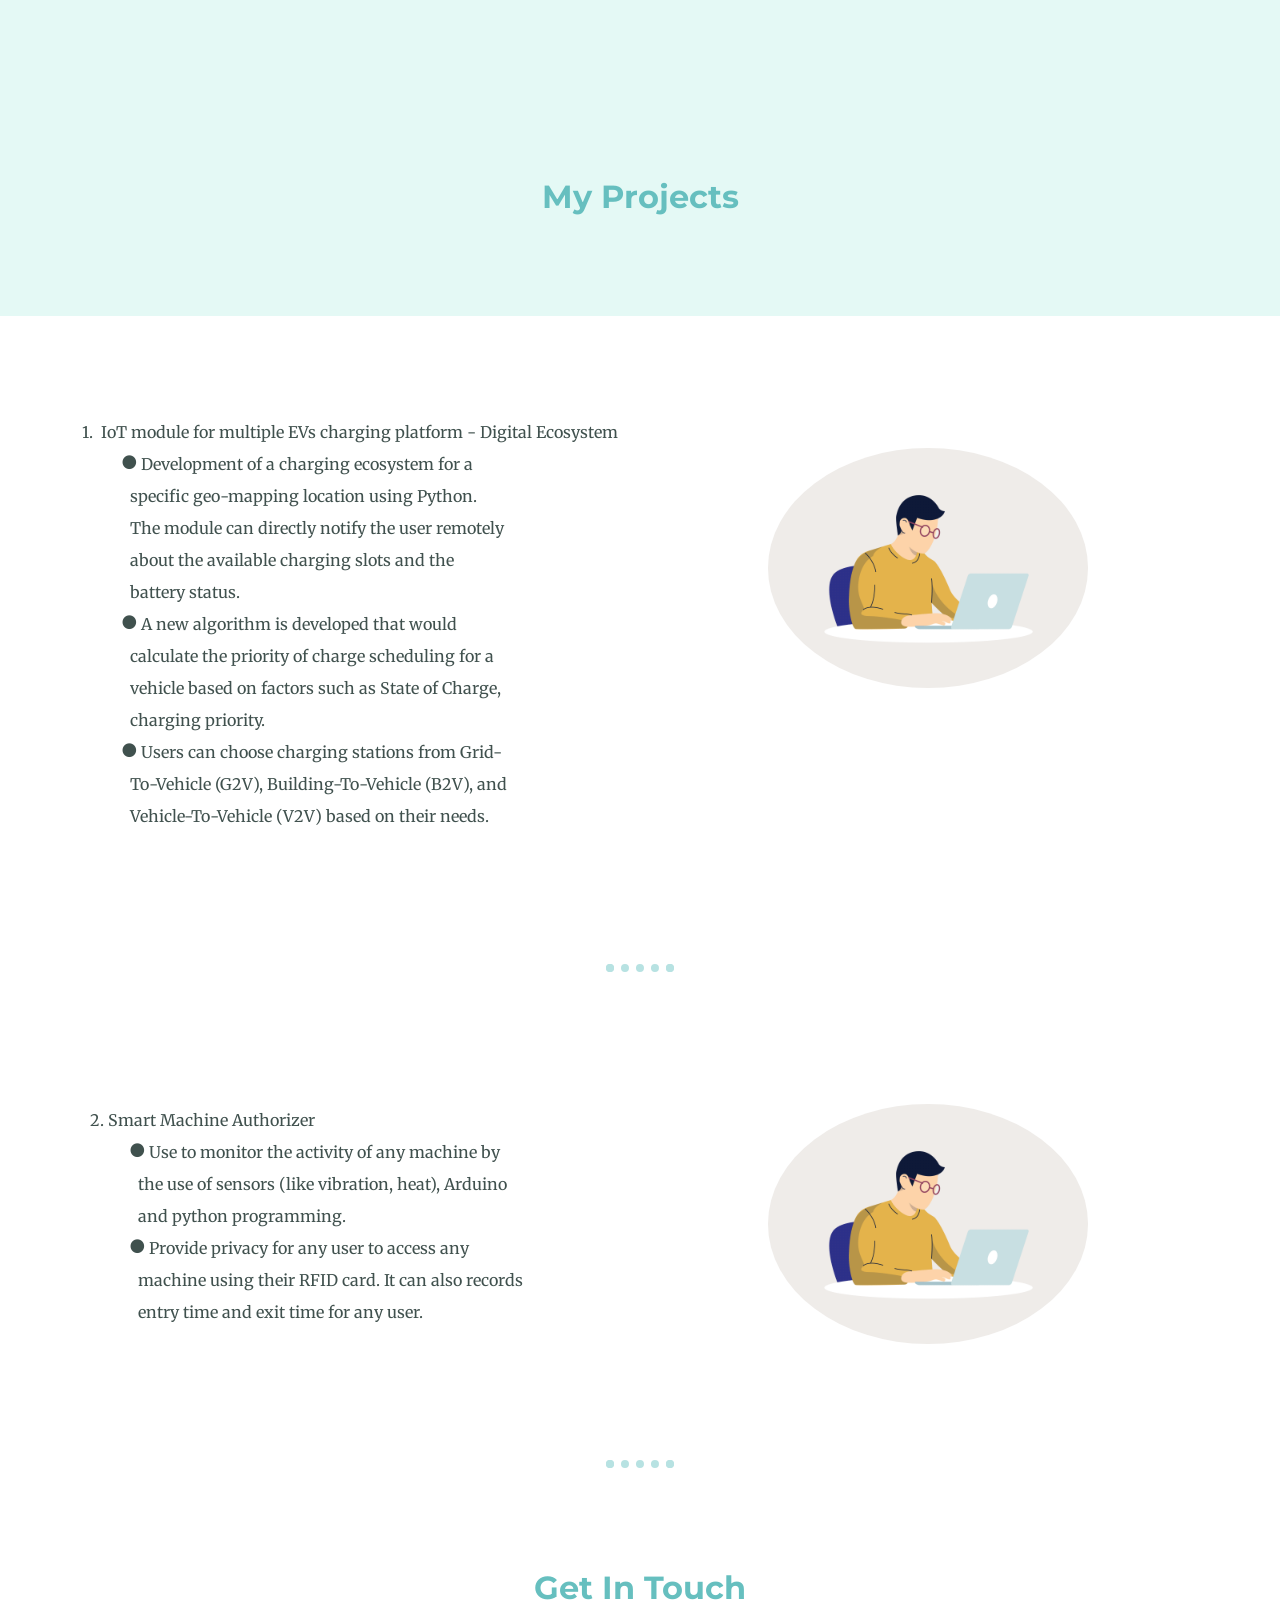
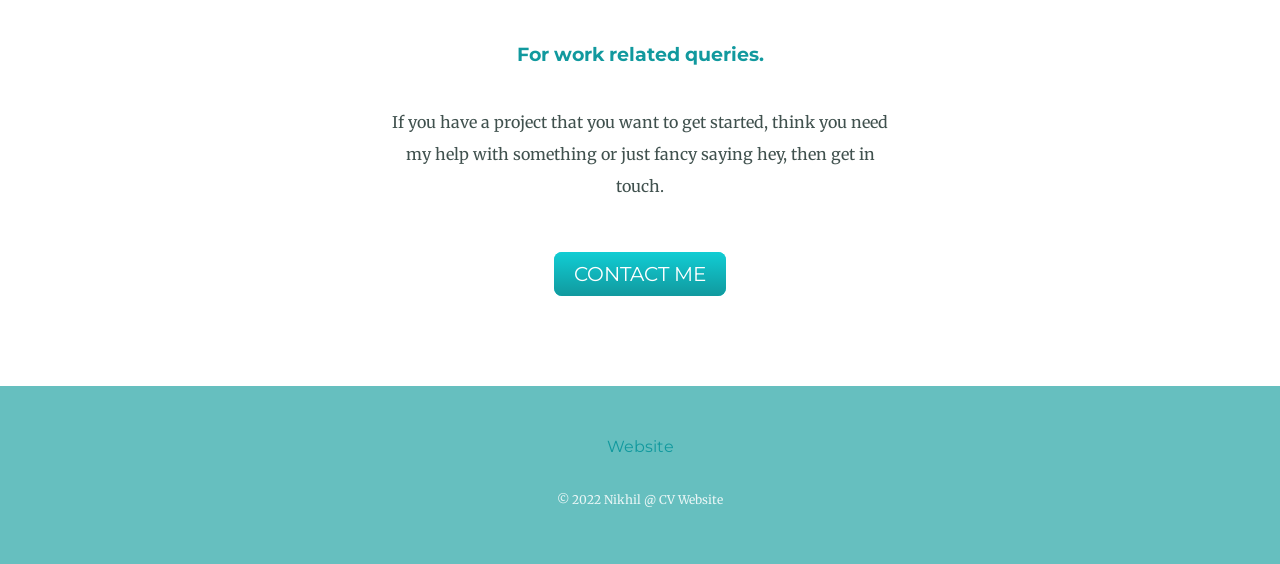
==== Projects.html @ 543165a1 "Nikhil kr Personal site" ====
<!DOCTYPE html>
<html>
<head>
    <meta charset="UTF-8">
    <title>My Projects</title>
    <link rel="stylesheet" href="styles.css">
    <link href="https://fonts.googleapis.com/css?family=Merriweather|Montserrat|Sacramento" rel="stylesheet">
</head>
<body>
    <div class="top-container">
      <h2 class="project">My Projects</h2>
    </div>
    <div class="middle-container">
      <img class="working-img" src="images/working.gif" alt="working-img">
      <pre class="project_content">
        1.  IoT module for multiple EVs charging platform - Digital Ecosystem
                  ● Development of a charging ecosystem for a
                    specific geo-mapping location using Python.
                    The module can directly notify the user remotely
                    about the available charging slots and the
                    battery status.
                  ● A new algorithm is developed that would
                    calculate the priority of charge scheduling for a
                    vehicle based on factors such as State of Charge,
                    charging priority.
                  ● Users can choose charging stations from Grid-
                    To-Vehicle (G2V), Building-To-Vehicle (B2V), and
                    Vehicle-To-Vehicle (V2V) based on their needs.
        </pre>
        <hr>
        <img class="working-img" src="images/working.gif" alt="working-img">
        <pre class="project_content">      
          2. Smart Machine Authorizer
                    ● Use to monitor the activity of any machine by
                      the use of sensors (like vibration, heat), Arduino
                      and python programming.
                    ● Provide privacy for any user to access any
                      machine using their RFID card. It can also records
                      entry time and exit time for any user.
        </pre>
        <hr>
        <div class="contact-me">
          <h2>Get In Touch</h2>
          <h3>For work related queries.</h3>
          <p class="contact-message">If you have a project that you want to get started, think you need my help with something or just fancy saying hey, then get in touch.</p>
          <a class="btn" href="mailto:nik.kr008@gmail.com">CONTACT ME</a>
        </div>
    </div>
    
    <div class="bottom-container">
      <a class="footer-link" href="https://www.appbrewery.co/">Website</a>
      <p class="copyright">© 2022 Nikhil @ CV Website</p>
    </div>   
         
</body>
</html>
---- styles.css ----
body {
    color: #40514E;
    margin: 0;
    text-align: center;
    font-family: 'Merriweather', serif;
  }
  
  h1 {
    color: #66BFBF;
    font-size: 5.625rem;
    margin: 50px auto 0 auto;
    font-family: 'Sacramento', cursive;
  }
  
  h2 {
    color: #66BFBF;
    font-family: 'Montserrat', sans-serif;
    font-size: 2rem;
    font-weight: bold;
    padding-bottom: 10px;
  }
  
  h3 {
    color: #11999E;
    font-family: 'Montserrat', sans-serif;
  }
  
  p {
    line-height: 2;
  }
  
  hr {
    border: dotted #b7e2e2 8px;
    border-bottom: none;
    width: 4%;
    margin: 100px auto;
  }
  
  a{
    color: #11999E;
    font-family: 'Montserrat', sans-serif;
    margin: 10px 20px;
    text-decoration: none;
  }
  
  a:hover {
    color: #EAF6F6;
  }
  
  .content{
    font-family: 'Merriweather', serif;
    line-height: 2;
  }

  .top-container {
    background-color: #E4F9F5;
    position: relative;
    padding-top: 100px;
  }
  
  .middle-container {
    margin: 100px 0;
  }
  
  .bottom-container {
    background-color: #66BFBF;
    padding: 50px 0 20px;
  }
  
  .skill-row {
    width: 50%;
    margin: 100px auto 100px auto;
    text-align: left;
  }
    
  .intro {
    width: 30%;
    margin: auto;
  }
  
  .contact-message {
    width: 40%;
    margin: 40px auto 60px;
  }
  
  .copyright {
    color: #EAF6F6;
    font-size: 0.75rem;
    padding: 20px 0;
  }
  
  .top-cloud {
    position: absolute;
    right: 150px;
    top: 80px;
  }
  
  .bottom-cloud {
    position: absolute;
    left: 200px;
    bottom: 300px;
  }

  .profile-img{
    width: 200px;
    height: 200px;
  }
  
  .code-img {
    width: 25%;
    float: left;
    margin-right: 30px;
  }
  
  .working-img {
    width: 25%;
    float: right;
    margin-left: 30px;
    margin-top: 2rem;
    margin-right: 12rem;
    border-radius: 100%;
  }
  
  .btn {
    background: #11cdd4;
    background-image: -webkit-linear-gradient(top, #11cdd4, #11999e);
    background-image: -moz-linear-gradient(top, #11cdd4, #11999e);
    background-image: -ms-linear-gradient(top, #11cdd4, #11999e);
    background-image: -o-linear-gradient(top, #11cdd4, #11999e);
    background-image: linear-gradient(to bottom, #11cdd4, #11999e);
    -webkit-border-radius: 8;
    -moz-border-radius: 8;
    border-radius: 8px;
    font-family: 'Montserrat', sans-serif;
    color: #ffffff;
    font-size: 20px;
    padding: 10px 20px 10px 20px;
    text-decoration: none;
  }
  
  .btn:hover {
    background: #30e3cb;
    background-image: -webkit-linear-gradient(top, #30e3cb, #2bc4ad);
    background-image: -moz-linear-gradient(top, #30e3cb, #2bc4ad);
    background-image: -ms-linear-gradient(top, #30e3cb, #2bc4ad);
    background-image: -o-linear-gradient(top, #30e3cb, #2bc4ad);
    background-image: linear-gradient(to bottom, #30e3cb, #2bc4ad);
    text-decoration: none;
  }

  .project{
      font-size: 2rem;
      font-weight: bold;
      padding-top: 50px;
      padding-bottom: 100px;
  }

  .project_content{
    font-family: 'Merriweather', serif;
    line-height: 2;
    text-align: left;
    margin-left: 50px;
  }
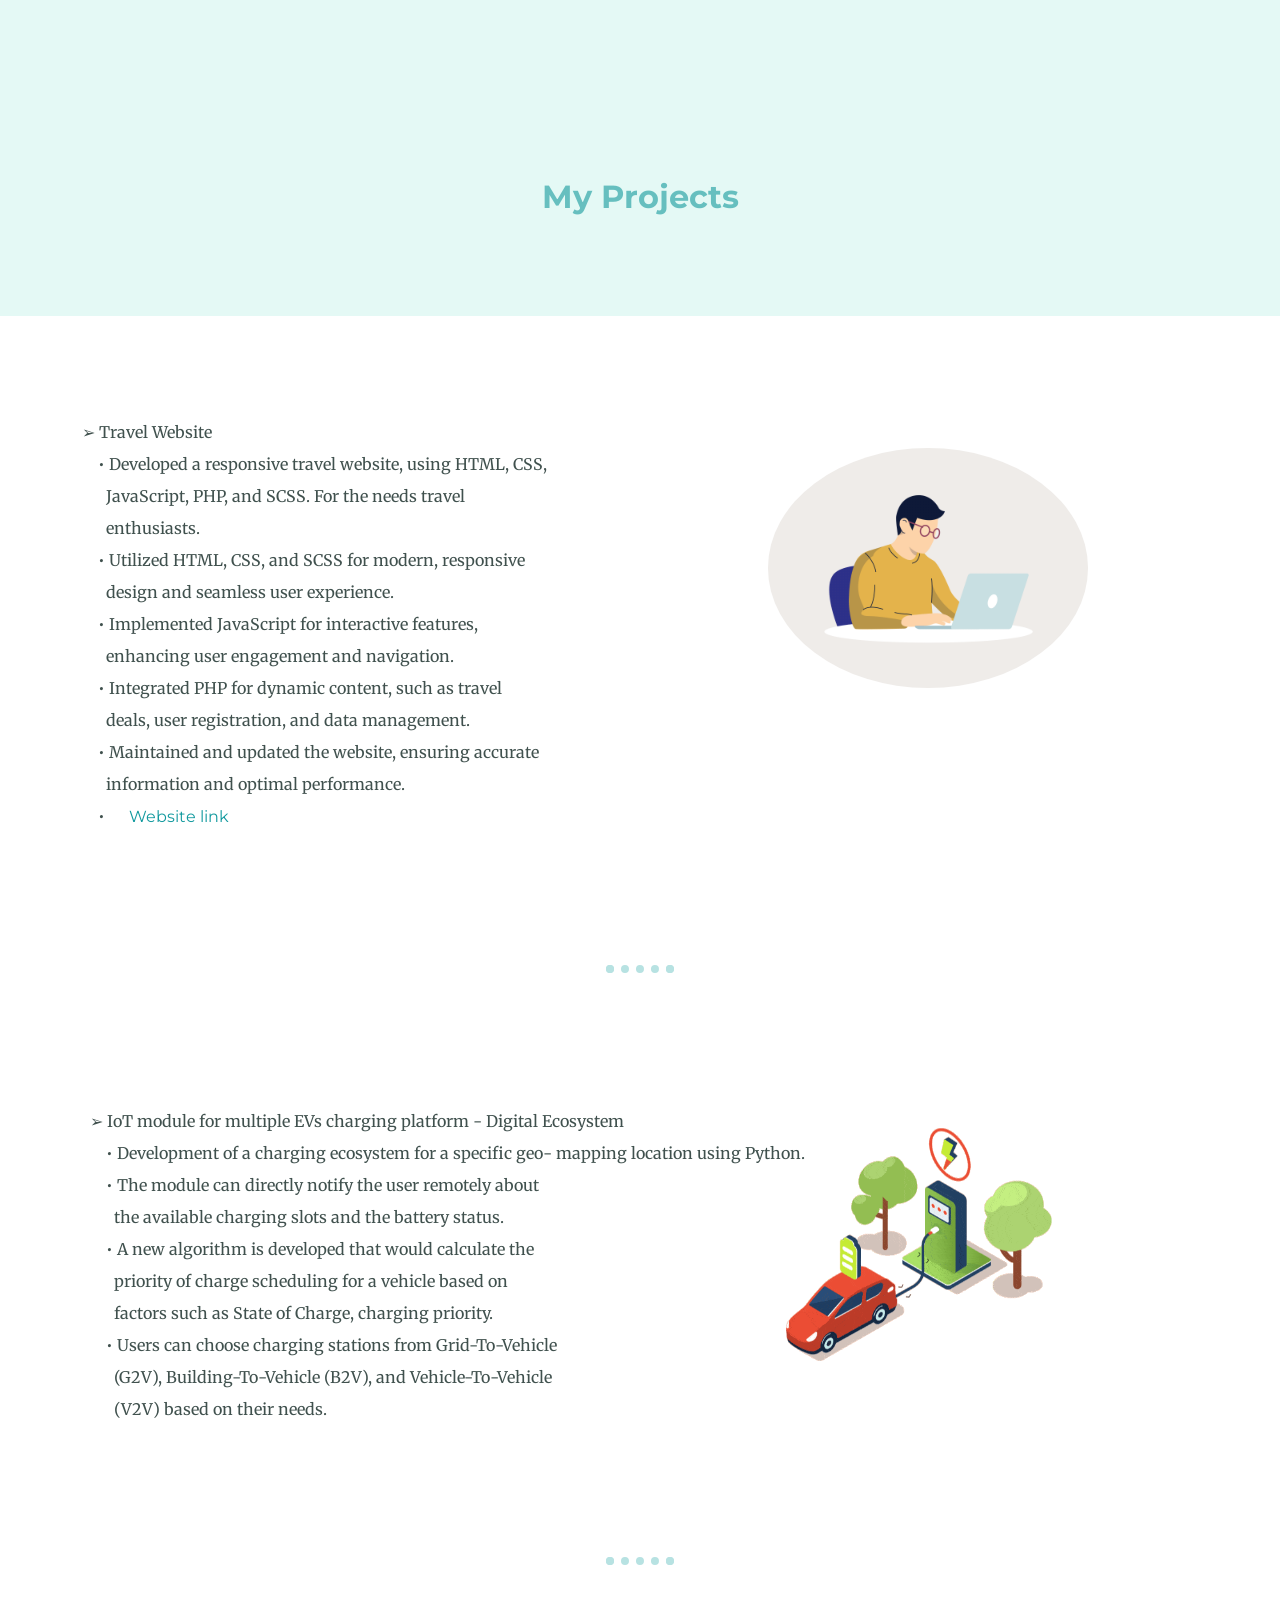
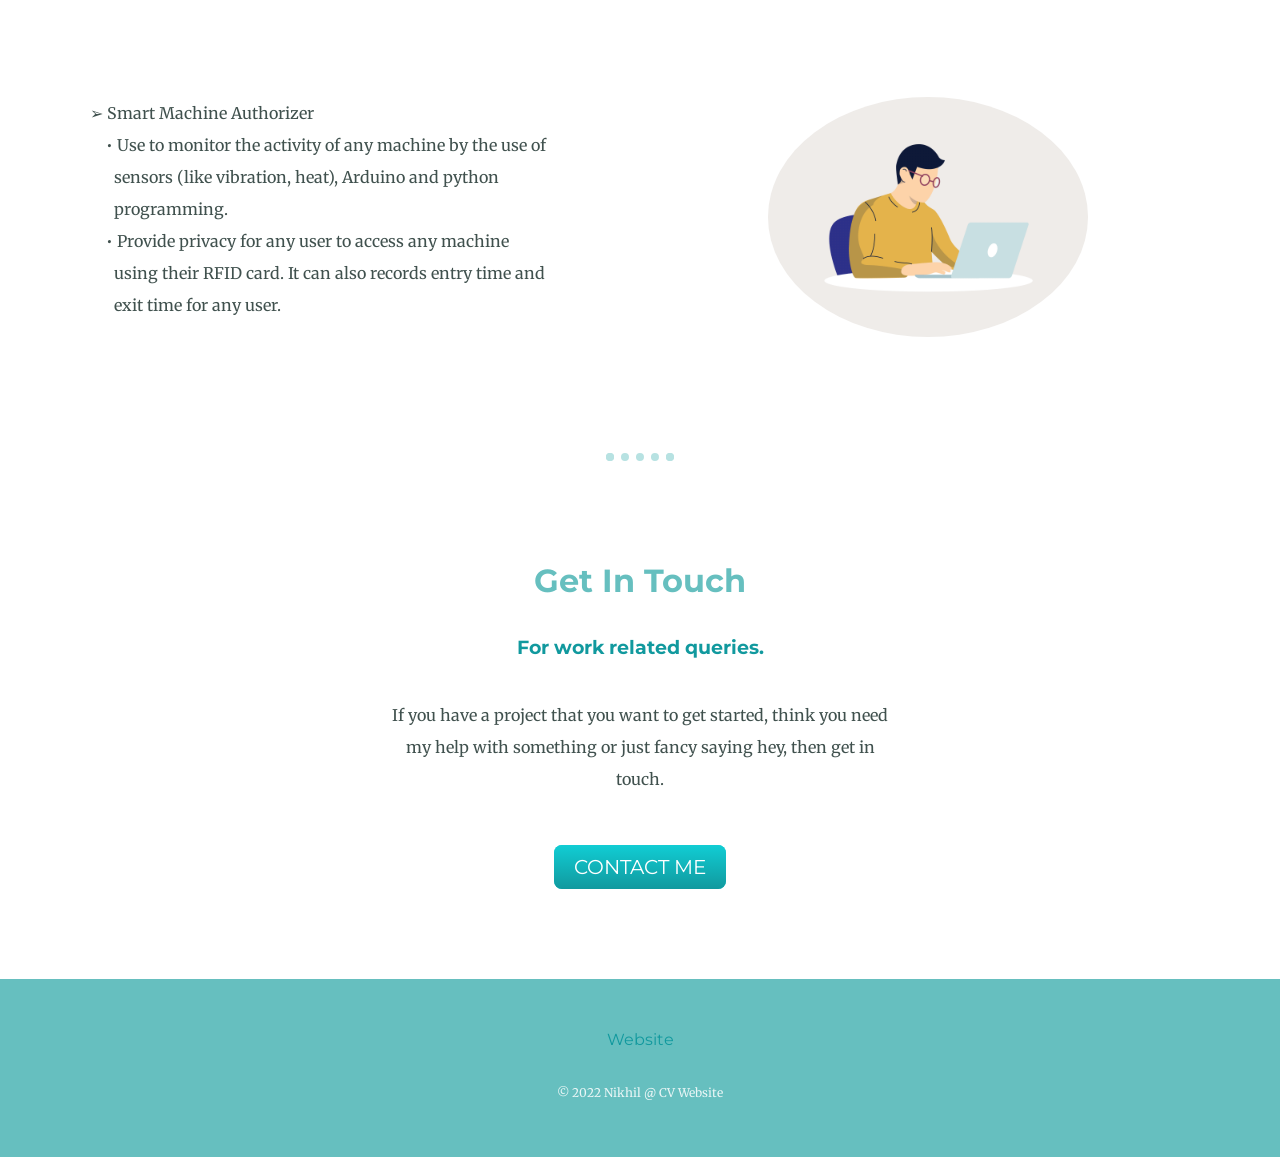
==== commit 1ed0133e: "updated projects" ====
--- a/Projects.html
+++ b/Projects.html
@@ -1,56 +1,70 @@
-<!DOCTYPE html>
-<html>
-<head>
-    <meta charset="UTF-8">
-    <title>My Projects</title>
-    <link rel="stylesheet" href="styles.css">
-    <link href="https://fonts.googleapis.com/css?family=Merriweather|Montserrat|Sacramento" rel="stylesheet">
-</head>
-<body>
-    <div class="top-container">
-      <h2 class="project">My Projects</h2>
-    </div>
-    <div class="middle-container">
-      <img class="working-img" src="images/working.gif" alt="working-img">
-      <pre class="project_content">
-        1.  IoT module for multiple EVs charging platform - Digital Ecosystem
-                  ● Development of a charging ecosystem for a
-                    specific geo-mapping location using Python.
-                    The module can directly notify the user remotely
-                    about the available charging slots and the
-                    battery status.
-                  ● A new algorithm is developed that would
-                    calculate the priority of charge scheduling for a
-                    vehicle based on factors such as State of Charge,
-                    charging priority.
-                  ● Users can choose charging stations from Grid-
-                    To-Vehicle (G2V), Building-To-Vehicle (B2V), and
-                    Vehicle-To-Vehicle (V2V) based on their needs.
-        </pre>
-        <hr>
-        <img class="working-img" src="images/working.gif" alt="working-img">
-        <pre class="project_content">      
-          2. Smart Machine Authorizer
-                    ● Use to monitor the activity of any machine by
-                      the use of sensors (like vibration, heat), Arduino
-                      and python programming.
-                    ● Provide privacy for any user to access any
-                      machine using their RFID card. It can also records
-                      entry time and exit time for any user.
-        </pre>
-        <hr>
-        <div class="contact-me">
-          <h2>Get In Touch</h2>
-          <h3>For work related queries.</h3>
-          <p class="contact-message">If you have a project that you want to get started, think you need my help with something or just fancy saying hey, then get in touch.</p>
-          <a class="btn" href="mailto:nik.kr008@gmail.com">CONTACT ME</a>
-        </div>
-    </div>
-    
-    <div class="bottom-container">
-      <a class="footer-link" href="https://www.appbrewery.co/">Website</a>
-      <p class="copyright">© 2022 Nikhil @ CV Website</p>
-    </div>   
-         
-</body>
+<!DOCTYPE html>
+<html>
+<head>
+    <meta charset="UTF-8">
+    <title>My Projects</title>
+    <link rel="stylesheet" href="styles.css">
+    <link href="https://fonts.googleapis.com/css?family=Merriweather|Montserrat|Sacramento" rel="stylesheet">
+</head>
+<body>
+    <div class="top-container">
+      <h2 class="project">My Projects</h2>
+    </div>
+    <div class="middle-container">
+      <img class="working-img" src="images/working.gif" alt="working-img">
+      <pre class="project_content">
+        ➢ Travel Website
+            • Developed a responsive travel website, using HTML, CSS,
+              JavaScript, PHP, and SCSS. For the needs travel
+              enthusiasts.
+            • Utilized HTML, CSS, and SCSS for modern, responsive
+              design and seamless user experience.
+            • Implemented JavaScript for interactive features,
+              enhancing user engagement and navigation.
+            • Integrated PHP for dynamic content, such as travel
+              deals, user registration, and data management.
+            • Maintained and updated the website, ensuring accurate
+              information and optimal performance.
+            • <a class="footer-link" href="https://nikkr008.github.io/Travel-Site/">Website link</a>
+        </pre>
+        <hr>
+        <img class="ev-img" src="images/ev.gif" alt="ev-img">
+        <pre class="project_content">      
+          ➢ IoT module for multiple EVs charging platform - Digital Ecosystem
+              • Development of a charging ecosystem for a specific geo- mapping location using Python.
+              • The module can directly notify the user remotely about
+                the available charging slots and the battery status.
+              • A new algorithm is developed that would calculate the
+                priority of charge scheduling for a vehicle based on
+                factors such as State of Charge, charging priority.
+              • Users can choose charging stations from Grid-To-Vehicle
+                (G2V), Building-To-Vehicle (B2V), and Vehicle-To-Vehicle
+                (V2V) based on their needs.
+        </pre>
+        <hr>
+        <img class="working-img" src="images/working.gif" alt="working-img">
+        <pre class="project_content">      
+          ➢ Smart Machine Authorizer
+              • Use to monitor the activity of any machine by the use of
+                sensors (like vibration, heat), Arduino and python
+                programming.
+              • Provide privacy for any user to access any machine
+                using their RFID card. It can also records entry time and
+                exit time for any user.
+        </pre>
+        <hr>
+        <div class="contact-me">
+          <h2>Get In Touch</h2>
+          <h3>For work related queries.</h3>
+          <p class="contact-message">If you have a project that you want to get started, think you need my help with something or just fancy saying hey, then get in touch.</p>
+          <a class="btn" href="mailto:nik.kr008@gmail.com">CONTACT ME</a>
+        </div>
+    </div>
+    
+    <div class="bottom-container">
+      <a class="footer-link" href="https://nikkr008.github.io/Personal-site/">Website</a>
+      <p class="copyright">© 2022 Nikhil @ CV Website</p>
+    </div>   
+         
+</body>
 </html>
--- a/styles.css
+++ b/styles.css
@@ -1,163 +1,171 @@
-body {
-    color: #40514E;
-    margin: 0;
-    text-align: center;
-    font-family: 'Merriweather', serif;
-  }
-  
-  h1 {
-    color: #66BFBF;
-    font-size: 5.625rem;
-    margin: 50px auto 0 auto;
-    font-family: 'Sacramento', cursive;
-  }
-  
-  h2 {
-    color: #66BFBF;
-    font-family: 'Montserrat', sans-serif;
-    font-size: 2rem;
-    font-weight: bold;
-    padding-bottom: 10px;
-  }
-  
-  h3 {
-    color: #11999E;
-    font-family: 'Montserrat', sans-serif;
-  }
-  
-  p {
-    line-height: 2;
-  }
-  
-  hr {
-    border: dotted #b7e2e2 8px;
-    border-bottom: none;
-    width: 4%;
-    margin: 100px auto;
-  }
-  
-  a{
-    color: #11999E;
-    font-family: 'Montserrat', sans-serif;
-    margin: 10px 20px;
-    text-decoration: none;
-  }
-  
-  a:hover {
-    color: #EAF6F6;
-  }
-  
-  .content{
-    font-family: 'Merriweather', serif;
-    line-height: 2;
-  }
-
-  .top-container {
-    background-color: #E4F9F5;
-    position: relative;
-    padding-top: 100px;
-  }
-  
-  .middle-container {
-    margin: 100px 0;
-  }
-  
-  .bottom-container {
-    background-color: #66BFBF;
-    padding: 50px 0 20px;
-  }
-  
-  .skill-row {
-    width: 50%;
-    margin: 100px auto 100px auto;
-    text-align: left;
-  }
-    
-  .intro {
-    width: 30%;
-    margin: auto;
-  }
-  
-  .contact-message {
-    width: 40%;
-    margin: 40px auto 60px;
-  }
-  
-  .copyright {
-    color: #EAF6F6;
-    font-size: 0.75rem;
-    padding: 20px 0;
-  }
-  
-  .top-cloud {
-    position: absolute;
-    right: 150px;
-    top: 80px;
-  }
-  
-  .bottom-cloud {
-    position: absolute;
-    left: 200px;
-    bottom: 300px;
-  }
-
-  .profile-img{
-    width: 200px;
-    height: 200px;
-  }
-  
-  .code-img {
-    width: 25%;
-    float: left;
-    margin-right: 30px;
-  }
-  
-  .working-img {
-    width: 25%;
-    float: right;
-    margin-left: 30px;
-    margin-top: 2rem;
-    margin-right: 12rem;
-    border-radius: 100%;
-  }
-  
-  .btn {
-    background: #11cdd4;
-    background-image: -webkit-linear-gradient(top, #11cdd4, #11999e);
-    background-image: -moz-linear-gradient(top, #11cdd4, #11999e);
-    background-image: -ms-linear-gradient(top, #11cdd4, #11999e);
-    background-image: -o-linear-gradient(top, #11cdd4, #11999e);
-    background-image: linear-gradient(to bottom, #11cdd4, #11999e);
-    -webkit-border-radius: 8;
-    -moz-border-radius: 8;
-    border-radius: 8px;
-    font-family: 'Montserrat', sans-serif;
-    color: #ffffff;
-    font-size: 20px;
-    padding: 10px 20px 10px 20px;
-    text-decoration: none;
-  }
-  
-  .btn:hover {
-    background: #30e3cb;
-    background-image: -webkit-linear-gradient(top, #30e3cb, #2bc4ad);
-    background-image: -moz-linear-gradient(top, #30e3cb, #2bc4ad);
-    background-image: -ms-linear-gradient(top, #30e3cb, #2bc4ad);
-    background-image: -o-linear-gradient(top, #30e3cb, #2bc4ad);
-    background-image: linear-gradient(to bottom, #30e3cb, #2bc4ad);
-    text-decoration: none;
-  }
-
-  .project{
-      font-size: 2rem;
-      font-weight: bold;
-      padding-top: 50px;
-      padding-bottom: 100px;
-  }
-
-  .project_content{
-    font-family: 'Merriweather', serif;
-    line-height: 2;
-    text-align: left;
-    margin-left: 50px;
+body {
+    color: #40514E;
+    margin: 0;
+    text-align: center;
+    font-family: 'Merriweather', serif;
+  }
+  
+  h1 {
+    color: #66BFBF;
+    font-size: 5.625rem;
+    margin: 50px auto 0 auto;
+    font-family: 'Sacramento', cursive;
+  }
+  
+  h2 {
+    color: #66BFBF;
+    font-family: 'Montserrat', sans-serif;
+    font-size: 2rem;
+    font-weight: bold;
+    padding-bottom: 10px;
+  }
+  
+  h3 {
+    color: #11999E;
+    font-family: 'Montserrat', sans-serif;
+  }
+  
+  p {
+    line-height: 2;
+  }
+  
+  hr {
+    border: dotted #b7e2e2 8px;
+    border-bottom: none;
+    width: 4%;
+    margin: 100px auto;
+  }
+  
+  a{
+    color: #11999E;
+    font-family: 'Montserrat', sans-serif;
+    margin: 10px 20px;
+    text-decoration: none;
+  }
+  
+  a:hover {
+    color: #EAF6F6;
+  }
+  
+  .content{
+    font-family: 'Merriweather', serif;
+    line-height: 2;
+  }
+
+  .top-container {
+    background-color: #E4F9F5;
+    position: relative;
+    padding-top: 100px;
+  }
+  
+  .middle-container {
+    margin: 100px 0;
+  }
+  
+  .bottom-container {
+    background-color: #66BFBF;
+    padding: 50px 0 20px;
+  }
+  
+  .skill-row {
+    width: 50%;
+    margin: 100px auto 100px auto;
+    text-align: left;
+  }
+    
+  .intro {
+    width: 30%;
+    margin: auto;
+  }
+  
+  .contact-message {
+    width: 40%;
+    margin: 40px auto 60px;
+  }
+  
+  .copyright {
+    color: #EAF6F6;
+    font-size: 0.75rem;
+    padding: 20px 0;
+  }
+  
+  .top-cloud {
+    position: absolute;
+    right: 150px;
+    top: 80px;
+  }
+  
+  .bottom-cloud {
+    position: absolute;
+    left: 200px;
+    bottom: 300px;
+  }
+
+  .profile-img{
+    width: 200px;
+    height: 200px;
+  }
+  
+  .code-img {
+    width: 25%;
+    float: left;
+    margin-right: 30px;
+  }
+  
+  .working-img {
+    width: 25%;
+    float: right;
+    margin-left: 30px;
+    margin-top: 2rem;
+    margin-right: 12rem;
+    border-radius: 100%;
+  }
+
+  .ev-img {
+    width: 25%;
+    float: right;
+    margin-left: 30px;
+    margin-top: 2rem;
+    margin-right: 12rem;
+  }
+  
+  .btn {
+    background: #11cdd4;
+    background-image: -webkit-linear-gradient(top, #11cdd4, #11999e);
+    background-image: -moz-linear-gradient(top, #11cdd4, #11999e);
+    background-image: -ms-linear-gradient(top, #11cdd4, #11999e);
+    background-image: -o-linear-gradient(top, #11cdd4, #11999e);
+    background-image: linear-gradient(to bottom, #11cdd4, #11999e);
+    -webkit-border-radius: 8;
+    -moz-border-radius: 8;
+    border-radius: 8px;
+    font-family: 'Montserrat', sans-serif;
+    color: #ffffff;
+    font-size: 20px;
+    padding: 10px 20px 10px 20px;
+    text-decoration: none;
+  }
+  
+  .btn:hover {
+    background: #30e3cb;
+    background-image: -webkit-linear-gradient(top, #30e3cb, #2bc4ad);
+    background-image: -moz-linear-gradient(top, #30e3cb, #2bc4ad);
+    background-image: -ms-linear-gradient(top, #30e3cb, #2bc4ad);
+    background-image: -o-linear-gradient(top, #30e3cb, #2bc4ad);
+    background-image: linear-gradient(to bottom, #30e3cb, #2bc4ad);
+    text-decoration: none;
+  }
+
+  .project{
+      font-size: 2rem;
+      font-weight: bold;
+      padding-top: 50px;
+      padding-bottom: 100px;
+  }
+
+  .project_content{
+    font-family: 'Merriweather', serif;
+    line-height: 2;
+    text-align: left;
+    margin-left: 50px;
   }
